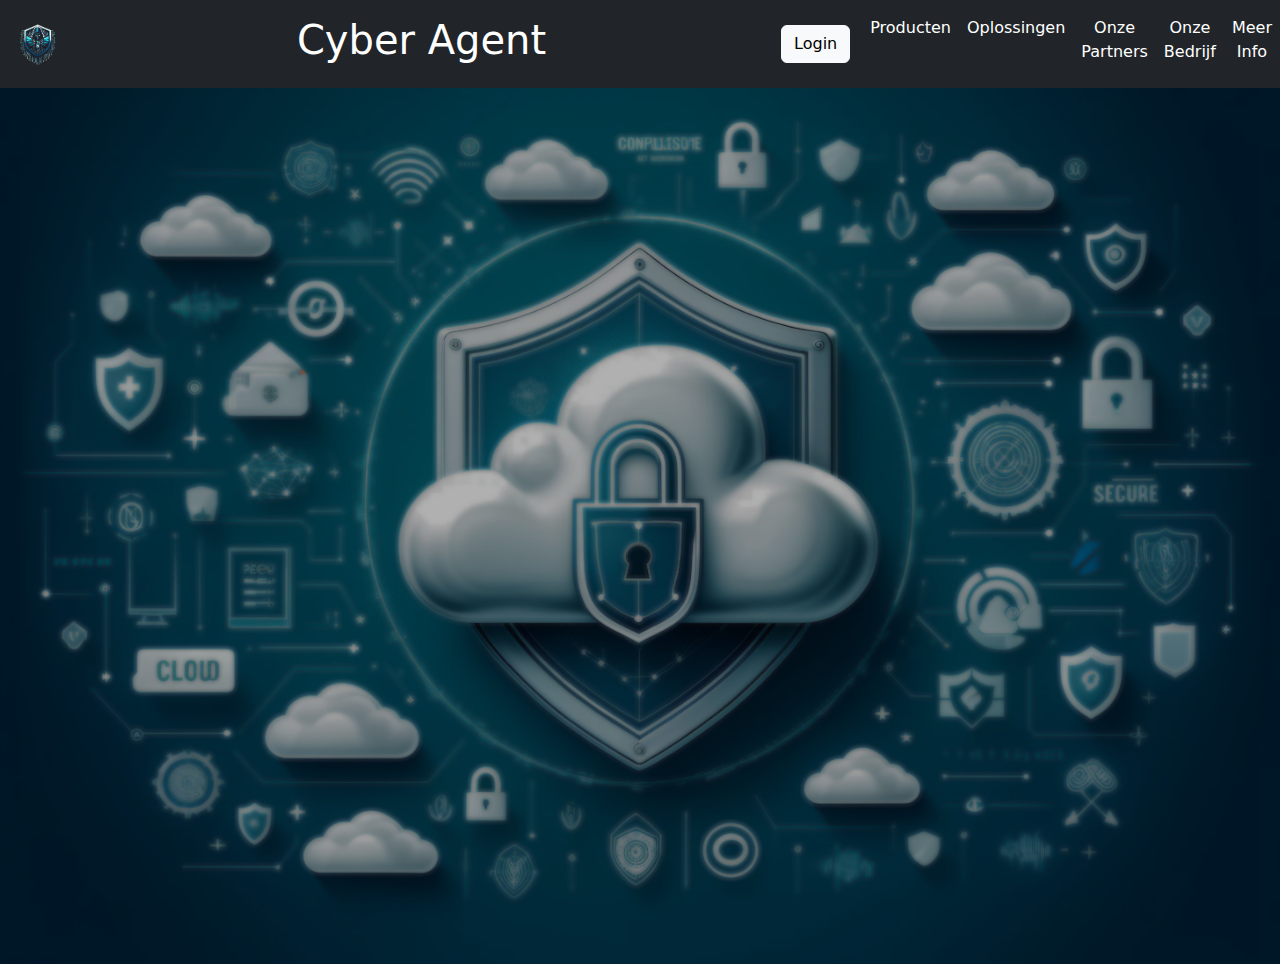
==== cloudsecurity.html @ 1059dd57 "langlopende taak" ====
<!DOCTYPE html>
<html lang="nl-BE">
<head>
    <meta charset="UTF-8">
    <meta name="viewport" content="width=device-width, initial-scale=1.0">
    <title>Cyber Agent</title>
    
    <!-- Bootstrap CSS -->
    <link href="https://cdn.jsdelivr.net/npm/bootstrap@5.3.3/dist/css/bootstrap.min.css" rel="stylesheet" integrity="sha384-QWTKZyjpPEjISv5WaRU9OFeRpok6YctnYmDr5pNlyT2bRjXh0JMhjY6hW+ALEwIH" crossorigin="anonymous">

  <!-- Bootstrap CSS icons: https://icons.getbootstrap.com/#usage -->
  <link rel="stylesheet" href="https://cdn.jsdelivr.net/npm/bootstrap-icons@1.9.1/font/bootstrap-icons.css">

  <!-- JavaScript: Bootstrap Bundle with Popper -->
  <script src="https://cdn.jsdelivr.net/npm/bootstrap@5.3.3/dist/js/bootstrap.bundle.min.js" integrity="sha384-YvpcrYf0tY3lHB60NNkmXc5s9fDVZLESaAA55NDzOxhy9GkcIdslK1eN7N6jIeHz" crossorigin="anonymous" defer></script>

  <!-- eigen geschreven css voor jouw html-bestand -->
  <link rel="stylesheet" href="css/reset.css">
  <link href="css/style.css" rel="stylesheet">
</head>
<body>
    <style>

        #cloudsecurity1{
            background-image: url(assets/images/Cloud\ Security\ gsm\ formaat.png);
            height: 100vh;
            background-size: cover;
            background-position: center;
            margin-top: 4rem;
        }

        #cloudsecurity2{
            background-image: url(assets/images/Cloud\ Security\ desktop\ formaat.png);
            height: 100vh;
            background-size: cover;
            background-position: center;
            margin-top: 4rem;
        }

    </style>

    <nav class="navbar navbar-dark fixed-top bg-dark navbar-expand-md">

        <div class="container-fluid">

            <button class="navbar-toggler collapsed" type="button" data-bs-toggle="collapse" data-bs-target="#navbarSupportedContent" aria-controls="navbarSupportedContent" aria-expanded="false" aria-label="Toggle navigation">
                <span class="navbar-toggler-icon"></span>
            </button>

            <a href="#" id="logo"><img src="assets/images/logo-nieuw_png-removebg-preview.png" alt="Logo" width="50" height="50"></a>

            <h1 class="text-white" id="titel">Cyber Agent</h1>

            <div class="nav-button">
                <button class="btn btn-light" id="LoginBtn">Login</button>
            </div>

        </div>

        <div class="navbar-collapse collapsec" id="navbarSupportedContent">

            <ul class="navbar-nav me-auto mb-2">

                <li>
                    <a class="nav-link text-white text-center" href="#">Producten</a>
                </li>

                <li>
                    <a class="nav-link text-white text-center" href="#">Oplossingen</a>
                </li>

                <li>
                    <a class="nav-link text-white text-center" href="#">Onze Partners</a>
                </li>

                <li>
                    <a class="nav-link text-white text-center" href="#">Onze Bedrijf</a>
                </li>

                <li>
                    <a class="nav-link text-white text-center" href="#">Meer Info</a>
                </li>

            </ul>

        </div>

    </nav>

    <main>

        <!--Cloud Security gsm formaat-->
        <div id="cloudsecurity1" class="bg-image">

            <section></section>

        </div>
        <!--Cloud Security gsm formaat-->

        <!--Cloud Security desktop formaat-->
        <div id="cloudsecurity2" class="bg-image"></div>
        <!--Cloud Security desktop formaat-->

    </main>

</body>
---- css/style.css ----
#titel{
    display: none;
}

#foto2, #foto4, #foto6, #foto8, #foto10, #contact-foto2, #cloudsecurity2{
    display: none;
}

.icon-wit{
    color: white;
}

@media (min-width: 768px) {
    #titel {
        display: flex;
    }

    #foto2, #foto4, #foto6, #foto8, #foto10, #contact-foto2, #cloudsecurity2{
        display: flex;
    }

    #foto1, #foto3, #foto5, #foto7, #foto9, #contact-foto1, #cloudsecurity1{
        display: none;
    }



}
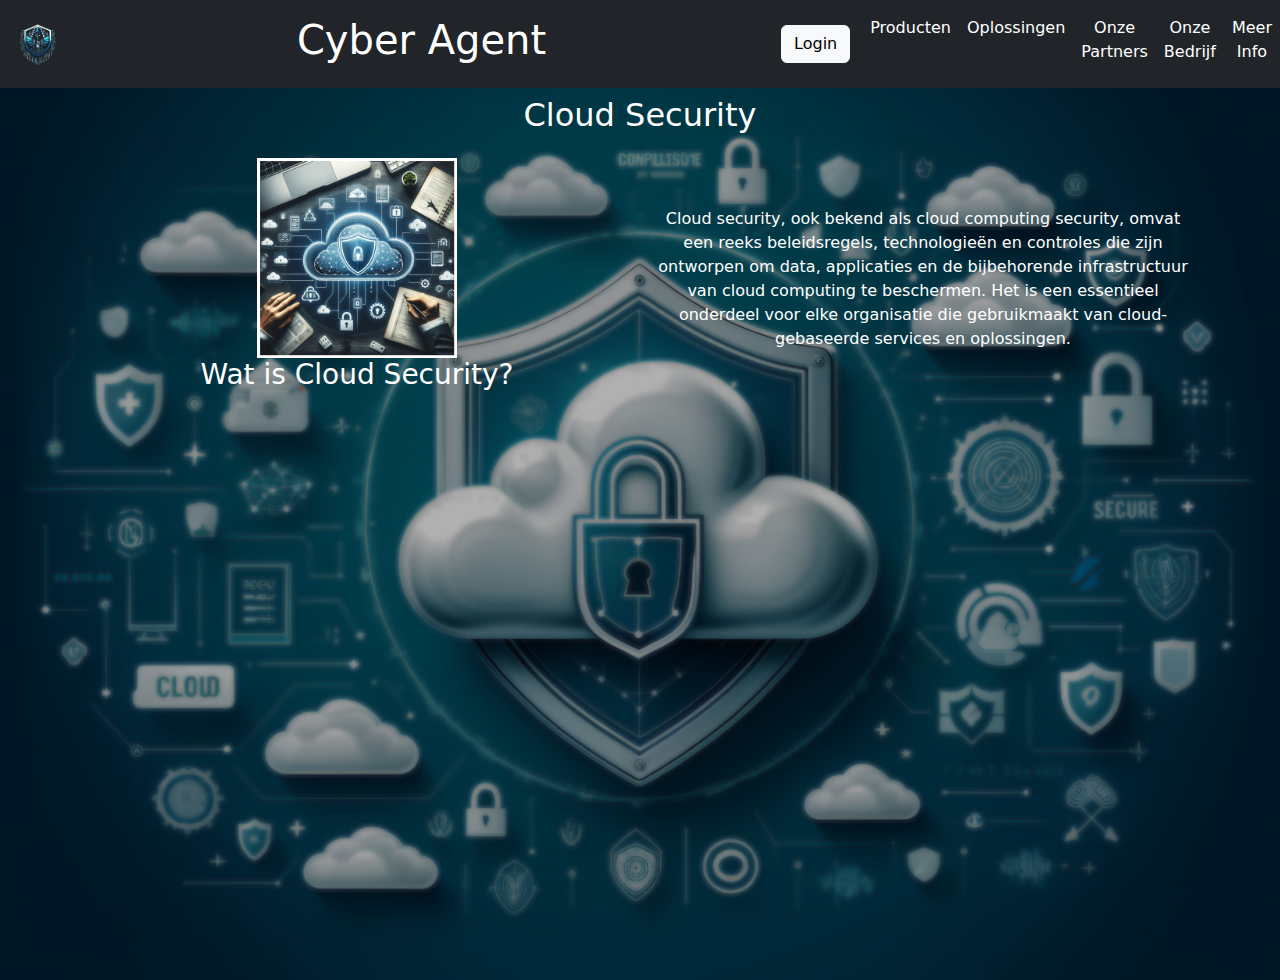
==== commit f77b4841: "langlopende taak" ====
--- a/cloudsecurity.html
+++ b/cloudsecurity.html
@@ -34,7 +34,7 @@
             height: 100vh;
             background-size: cover;
             background-position: center;
-            margin-top: 4rem;
+            margin-top: 5rem;
         }
 
     </style>
@@ -92,13 +92,49 @@
         <!--Cloud Security gsm formaat-->
         <div id="cloudsecurity1" class="bg-image">
 
-            <section></section>
+            <section class="container text-white text-center px-3">
+
+                <h2 class="py-3">Cloud Security</h2>
+
+                <article>
+
+                    <figure>
+                        <img src="assets/images/Cloud Security.png" alt="Cloud Security foto" width="200px" height="200px">
+
+                        <h3>Wat is Cloud Security?</h3>
+
+                        <figcaption>Cloud security, ook bekend als cloud computing security, omvat een reeks beleidsregels, technologieën en controles die zijn ontworpen om data, applicaties en de bijbehorende infrastructuur van cloud computing te beschermen. Het is een essentieel onderdeel voor elke organisatie die gebruikmaakt van cloud-gebaseerde services en oplossingen.</figcaption>
+                    </figure>
+
+                </article>
+
+            </section>
 
         </div>
         <!--Cloud Security gsm formaat-->
 
         <!--Cloud Security desktop formaat-->
-        <div id="cloudsecurity2" class="bg-image"></div>
+        <div id="cloudsecurity2" class="bg-image">
+
+            <section class="container text-white text-center px-3">
+
+                <h2 class="py-3">Cloud Security</h2>
+
+                <article class="row align-items-center">
+
+                    <figure class="col-6">
+                        <img src="assets/images/Cloud Security.png" alt="Cloud Security foto" width="200px" height="200px">
+
+                        <h3>Wat is Cloud Security?</h3>
+                    </figure>
+
+                    <p class="col-6">Cloud security, ook bekend als cloud computing security, omvat een reeks beleidsregels, technologieën en controles die zijn ontworpen om data, applicaties en de bijbehorende infrastructuur van cloud computing te beschermen. Het is een essentieel onderdeel voor elke organisatie die gebruikmaakt van cloud-gebaseerde services en oplossingen.</p>
+
+                </article>
+
+            </section>
+
+        </div>
         <!--Cloud Security desktop formaat-->
 
     </main>
--- a/css/style.css
+++ b/css/style.css
@@ -2,7 +2,7 @@
     display: none;
 }
 
-#foto2, #foto4, #foto6, #foto8, #foto10, #contact-foto2, #cloudsecurity2{
+#foto2, #foto4, #foto6, #foto8, #foto10, #contact-foto2, #cloudsecurity2, #netwerkbeveiliging2, #dataencryptie2, #endpointbescherming2, #IdentityEnAccessManagement2, #IncidentResponsEnForensischeAnalyse2{
     display: none;
 }
 
@@ -15,11 +15,11 @@
         display: flex;
     }
 
-    #foto2, #foto4, #foto6, #foto8, #foto10, #contact-foto2, #cloudsecurity2{
+    #foto2, #foto4, #foto6, #foto8, #foto10, #contact-foto2, #cloudsecurity2, #netwerkbeveiliging2, #dataencryptie2, #endpointbescherming2, #IdentityEnAccessManagement2, #IncidentResponsEnForensischeAnalyse2{
         display: flex;
     }
 
-    #foto1, #foto3, #foto5, #foto7, #foto9, #contact-foto1, #cloudsecurity1{
+    #foto1, #foto3, #foto5, #foto7, #foto9, #contact-foto1, #cloudsecurity1, #netwerkbeveiliging1, #dataencryptie1, #endpointbescherming1, #IdentityEnAccessManagement1, #IncidentResponsEnForensischeAnalyse1{
         display: none;
     }
 
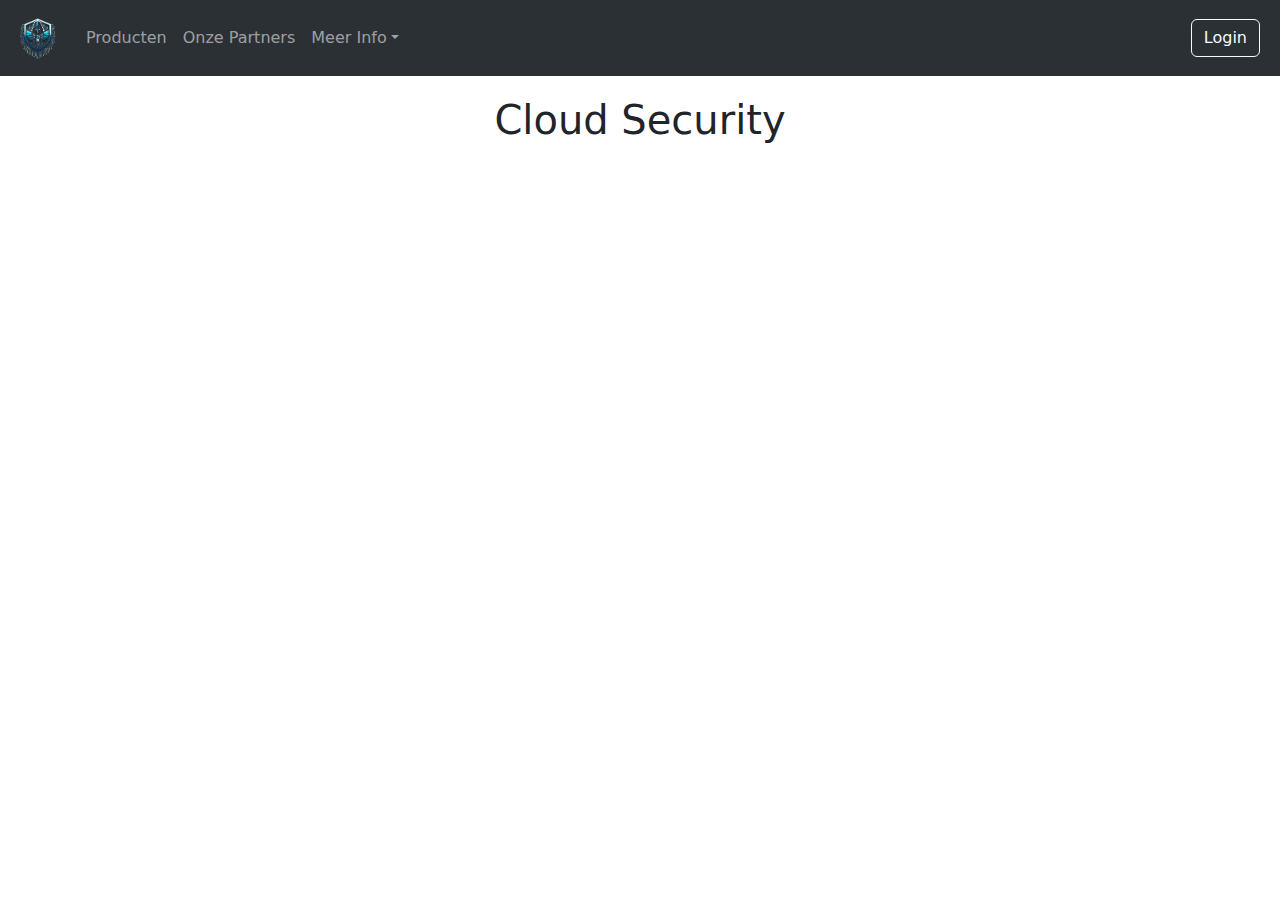
==== commit 40b18088: "langlopende taak" ====
--- a/cloudsecurity.html
+++ b/cloudsecurity.html
@@ -19,124 +19,68 @@
   <link href="css/style.css" rel="stylesheet">
 </head>
 <body>
-    <style>
+    
+    <!--Navbar-->
+  <nav class="navbar navbar-expand-lg bg-body-tertiary fixed-top" data-bs-theme="dark">
 
-        #cloudsecurity1{
-            background-image: url(assets/images/Cloud\ Security\ gsm\ formaat.png);
-            height: 100vh;
-            background-size: cover;
-            background-position: center;
-            margin-top: 4rem;
-        }
+    <div class="container-fluid">
 
-        #cloudsecurity2{
-            background-image: url(assets/images/Cloud\ Security\ desktop\ formaat.png);
-            height: 100vh;
-            background-size: cover;
-            background-position: center;
-            margin-top: 5rem;
-        }
+      <a class="navbar-brand" href="index.html"><img class="navbar-logo" src="assets/images/logo-nieuw_png-removebg-preview.png" alt="Logo"></a>
 
-    </style>
+      <button class="navbar-toggler" type="button" data-bs-toggle="collapse" data-bs-target="#navbarSupportedContent" aria-controls="navbarSupportedContent" aria-expanded="false" aria-label="Toggle navigation">
+        <span class="navbar-toggler-icon"></span>
+      </button>
 
-    <nav class="navbar navbar-dark fixed-top bg-dark navbar-expand-md">
+      <div class="collapse navbar-collapse" id="navbarSupportedContent">
 
-        <div class="container-fluid">
+        <ul class="navbar-nav me-auto mb-2 mb-lg-0">
 
-            <button class="navbar-toggler collapsed" type="button" data-bs-toggle="collapse" data-bs-target="#navbarSupportedContent" aria-controls="navbarSupportedContent" aria-expanded="false" aria-label="Toggle navigation">
-                <span class="navbar-toggler-icon"></span>
-            </button>
+          <li class="nav-item">
+            <a class="nav-link" href="#product">Producten</a>
+          </li>
 
-            <a href="#" id="logo"><img src="assets/images/logo-nieuw_png-removebg-preview.png" alt="Logo" width="50" height="50"></a>
+          <li class="nav-item">
+            <a class="nav-link" href="#onzepartners">Onze Partners</a>
+          </li>
 
-            <h1 class="text-white" id="titel">Cyber Agent</h1>
+          <li class="nav-item dropdown">
 
-            <div class="nav-button">
-                <button class="btn btn-light" id="LoginBtn">Login</button>
-            </div>
+            <a class="nav-link dropdown-toggle" href="#" role="button" data-bs-toggle="dropdown" aria-expanded="false">Meer Info</a>
 
-        </div>
-
-        <div class="navbar-collapse collapsec" id="navbarSupportedContent">
-
-            <ul class="navbar-nav me-auto mb-2">
-
-                <li>
-                    <a class="nav-link text-white text-center" href="#">Producten</a>
-                </li>
-
-                <li>
-                    <a class="nav-link text-white text-center" href="#">Oplossingen</a>
-                </li>
-
-                <li>
-                    <a class="nav-link text-white text-center" href="#">Onze Partners</a>
-                </li>
-
-                <li>
-                    <a class="nav-link text-white text-center" href="#">Onze Bedrijf</a>
-                </li>
-
-                <li>
-                    <a class="nav-link text-white text-center" href="#">Meer Info</a>
-                </li>
-
+            <ul class="dropdown-menu">
+              <li><a class="dropdown-item" href="#onzebedrijf">Onze Bedrijf</a></li>
+              <li><hr class="dropdown-divider"></li>
+              <li><a class="dropdown-item" href="contact.html">Contact</a></li>
             </ul>
 
-        </div>
+          </li>
 
-    </nav>
+        </ul>
 
-    <main>
+        <form class="d-flex">
+          <button type="button" class="btn btn-outline-light me-2">Login</button>
+        </form>
 
-        <!--Cloud Security gsm formaat-->
-        <div id="cloudsecurity1" class="bg-image">
+      </div>
 
-            <section class="container text-white text-center px-3">
+    </div>
+  </nav>
+  <!--Navbar-->
 
-                <h2 class="py-3">Cloud Security</h2>
+  <header class="space text-center">
 
-                <article>
+    <h1 class="mt-5 ">Cloud Security</h1>
 
-                    <figure>
-                        <img src="assets/images/Cloud Security.png" alt="Cloud Security foto" width="200px" height="200px">
+  </header>
 
-                        <h3>Wat is Cloud Security?</h3>
+  <main>
 
-                        <figcaption>Cloud security, ook bekend als cloud computing security, omvat een reeks beleidsregels, technologieën en controles die zijn ontworpen om data, applicaties en de bijbehorende infrastructuur van cloud computing te beschermen. Het is een essentieel onderdeel voor elke organisatie die gebruikmaakt van cloud-gebaseerde services en oplossingen.</figcaption>
-                    </figure>
+    <section>
 
-                </article>
+        
 
-            </section>
+    </section>
 
-        </div>
-        <!--Cloud Security gsm formaat-->
-
-        <!--Cloud Security desktop formaat-->
-        <div id="cloudsecurity2" class="bg-image">
-
-            <section class="container text-white text-center px-3">
-
-                <h2 class="py-3">Cloud Security</h2>
-
-                <article class="row align-items-center">
-
-                    <figure class="col-6">
-                        <img src="assets/images/Cloud Security.png" alt="Cloud Security foto" width="200px" height="200px">
-
-                        <h3>Wat is Cloud Security?</h3>
-                    </figure>
-
-                    <p class="col-6">Cloud security, ook bekend als cloud computing security, omvat een reeks beleidsregels, technologieën en controles die zijn ontworpen om data, applicaties en de bijbehorende infrastructuur van cloud computing te beschermen. Het is een essentieel onderdeel voor elke organisatie die gebruikmaakt van cloud-gebaseerde services en oplossingen.</p>
-
-                </article>
-
-            </section>
-
-        </div>
-        <!--Cloud Security desktop formaat-->
-
-    </main>
+  </main>
 
 </body>--- a/css/style.css
+++ b/css/style.css
@@ -1,28 +1,19 @@
-#titel{
-    display: none;
+.navbar-logo {
+  width: 50px;
 }
 
-#foto2, #foto4, #foto6, #foto8, #foto10, #contact-foto2, #cloudsecurity2, #netwerkbeveiliging2, #dataencryptie2, #endpointbescherming2, #IdentityEnAccessManagement2, #IncidentResponsEnForensischeAnalyse2{
-    display: none;
+.backgroundcolor{
+  background-color: #2B3035;
 }
 
-.icon-wit{
-    color: white;
+.foto {
+  width: 25vw;
 }
 
-@media (min-width: 768px) {
-    #titel {
-        display: flex;
-    }
+span {
+  color: red;
+}
 
-    #foto2, #foto4, #foto6, #foto8, #foto10, #contact-foto2, #cloudsecurity2, #netwerkbeveiliging2, #dataencryptie2, #endpointbescherming2, #IdentityEnAccessManagement2, #IncidentResponsEnForensischeAnalyse2{
-        display: flex;
-    }
-
-    #foto1, #foto3, #foto5, #foto7, #foto9, #contact-foto1, #cloudsecurity1, #netwerkbeveiliging1, #dataencryptie1, #endpointbescherming1, #IdentityEnAccessManagement1, #IncidentResponsEnForensischeAnalyse1{
-        display: none;
-    }
-
-
-
+.space {
+  padding-top: 3rem;
 }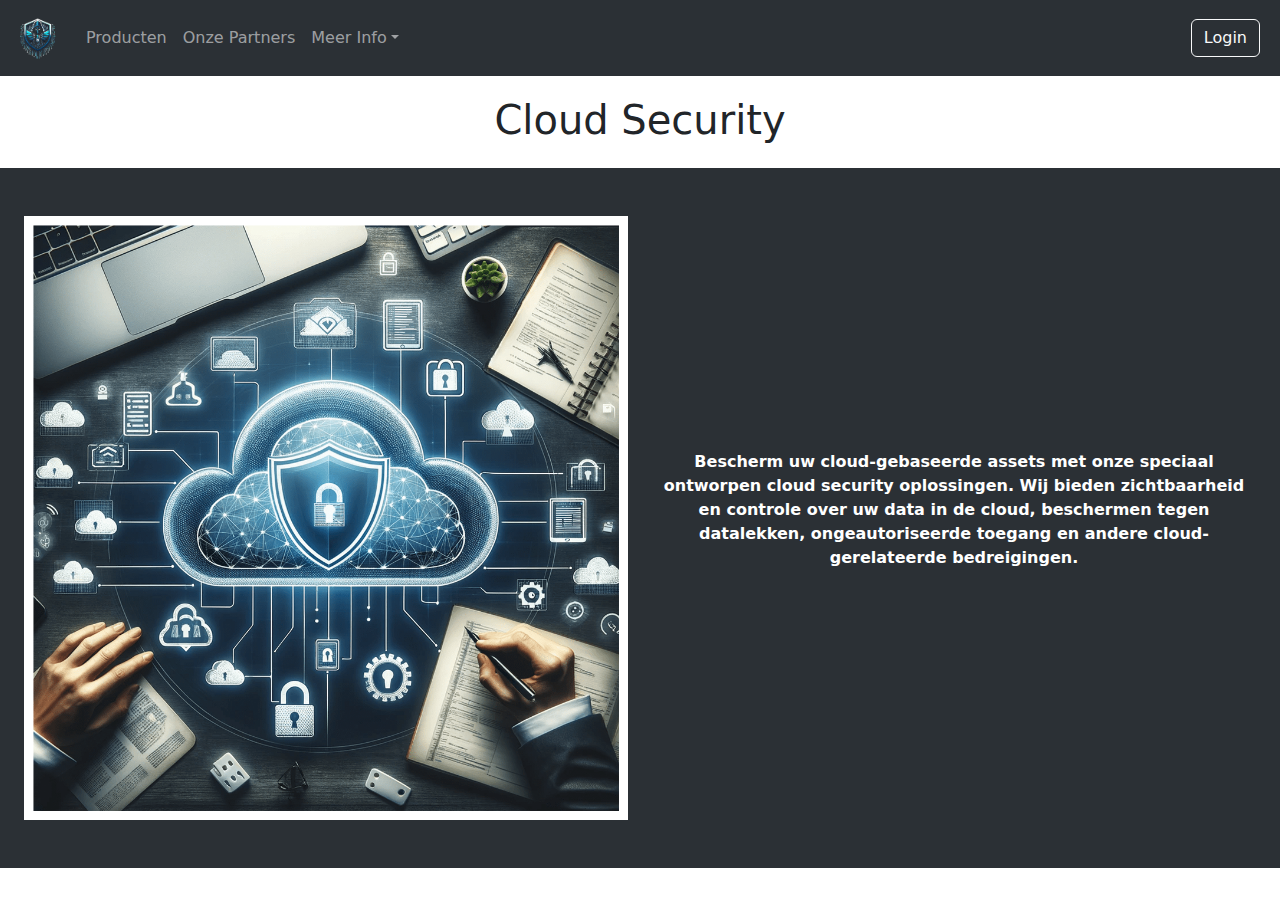
==== commit 41735039: "langlopende taak" ====
--- a/cloudsecurity.html
+++ b/cloudsecurity.html
@@ -69,15 +69,29 @@
 
   <header class="space text-center">
 
-    <h1 class="mt-5 ">Cloud Security</h1>
+    <h1 class="mt-5 mb-4 ">Cloud Security</h1>
 
   </header>
 
-  <main>
+  <main class="backgroundcolor">
 
-    <section>
+    <section class="px-4 text-center text-white">
 
-        
+      <article class="row">
+
+        <div class="my-5 col-sm-6">
+
+          <img class="img-fluid" src="assets/images/cloudsecurity.png" alt="cloudsecurity">
+
+        </div>
+
+        <div class="col d-flex justify-content-center align-items-center">
+
+          <p class="mb-3 fw-bold">Bescherm uw cloud-gebaseerde assets met onze speciaal ontworpen cloud security oplossingen. Wij bieden zichtbaarheid en controle over uw data in de cloud, beschermen tegen datalekken, ongeautoriseerde toegang en andere cloud-gerelateerde bedreigingen.</p>
+
+        </div>
+
+      </article>
 
     </section>
 
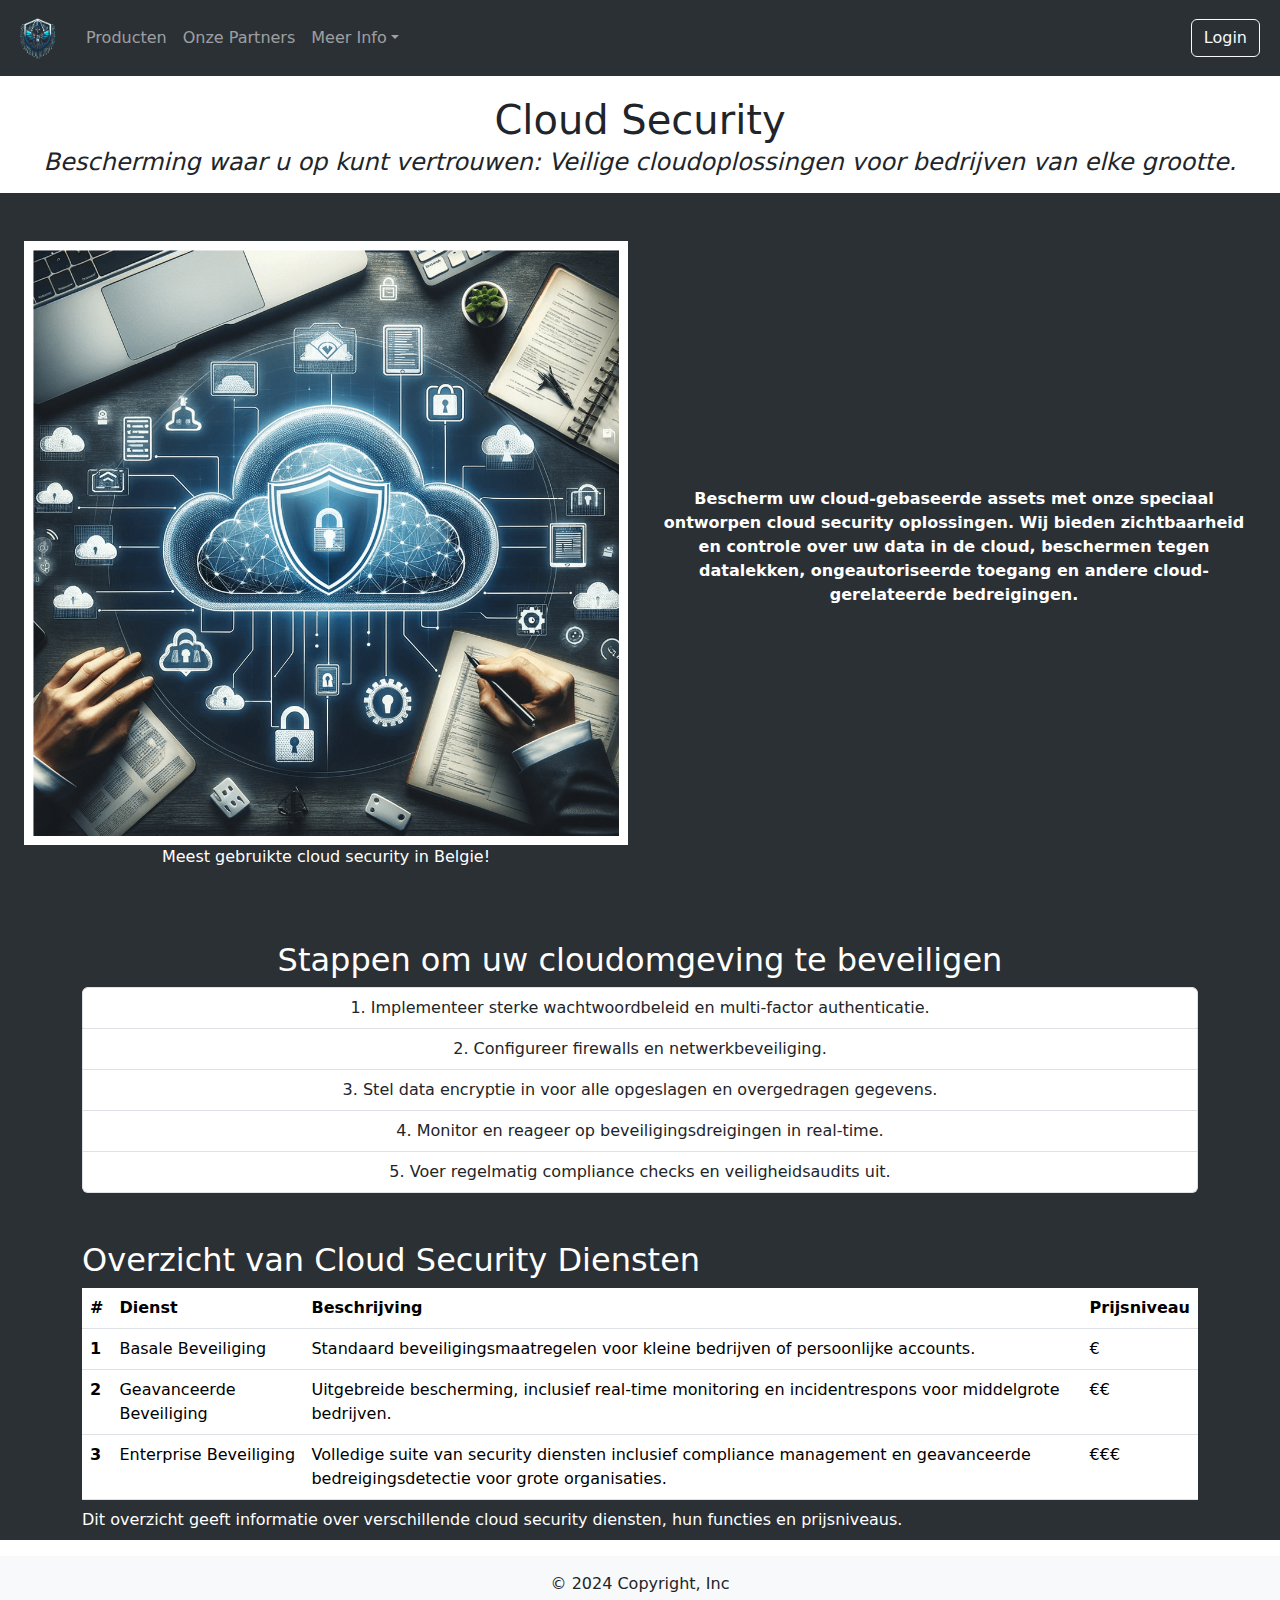
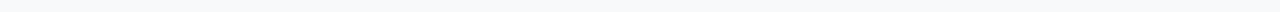
==== commit 17c1a67b: "langlopende taak" ====
--- a/cloudsecurity.html
+++ b/cloudsecurity.html
@@ -36,11 +36,11 @@
         <ul class="navbar-nav me-auto mb-2 mb-lg-0">
 
           <li class="nav-item">
-            <a class="nav-link" href="#product">Producten</a>
+            <a class="nav-link" href="index.html">Producten</a>
           </li>
 
           <li class="nav-item">
-            <a class="nav-link" href="#onzepartners">Onze Partners</a>
+            <a class="nav-link" href="index.html">Onze Partners</a>
           </li>
 
           <li class="nav-item dropdown">
@@ -48,7 +48,7 @@
             <a class="nav-link dropdown-toggle" href="#" role="button" data-bs-toggle="dropdown" aria-expanded="false">Meer Info</a>
 
             <ul class="dropdown-menu">
-              <li><a class="dropdown-item" href="#onzebedrijf">Onze Bedrijf</a></li>
+              <li><a class="dropdown-item" href="index.html">Onze Bedrijf</a></li>
               <li><hr class="dropdown-divider"></li>
               <li><a class="dropdown-item" href="contact.html">Contact</a></li>
             </ul>
@@ -67,23 +67,28 @@
   </nav>
   <!--Navbar-->
 
+  <!--Titel-->
   <header class="space text-center">
 
-    <h1 class="mt-5 mb-4 ">Cloud Security</h1>
+    <h1 class="mt-5 mb-1 ">Cloud Security</h1>
+    <h2 class="fw-medium fs-4 fst-italic mb-3 mx-3">Bescherming waar u op kunt vertrouwen: Veilige cloudoplossingen voor bedrijven van elke grootte.</h2>
 
   </header>
+  <!--Titel-->
 
+  <!--Topic-->
   <main class="backgroundcolor">
 
     <section class="px-4 text-center text-white">
 
       <article class="row">
 
-        <div class="my-5 col-sm-6">
+        <figure class="my-5 col-sm-6">
 
           <img class="img-fluid" src="assets/images/cloudsecurity.png" alt="cloudsecurity">
+          <figcaption>Meest gebruikte cloud security in Belgie!</figcaption>
 
-        </div>
+        </figure>
 
         <div class="col d-flex justify-content-center align-items-center">
 
@@ -93,8 +98,81 @@
 
       </article>
 
+      <section class="container mt-4">
+
+        <h2>Stappen om uw cloudomgeving te beveiligen</h2>
+
+        <ol class="list-group list-group-numbered">
+            <li class="list-group-item">Implementeer sterke wachtwoordbeleid en multi-factor authenticatie.</li>
+            <li class="list-group-item">Configureer firewalls en netwerkbeveiliging.</li>
+            <li class="list-group-item">Stel data encryptie in voor alle opgeslagen en overgedragen gegevens.</li>
+            <li class="list-group-item">Monitor en reageer op beveiligingsdreigingen in real-time.</li>
+            <li class="list-group-item">Voer regelmatig compliance checks en veiligheidsaudits uit.</li>
+        </ol>
+
+      </section>
+
+    </section>
+
+    <section class="container mt-5">
+
+      <h2 class="text-white">Overzicht van Cloud Security Diensten</h2>
+
+      <table class="table table-hover">
+
+          <caption class="text-white">Dit overzicht geeft informatie over verschillende cloud security diensten, hun functies en prijsniveaus.</caption>
+
+          <thead>
+
+              <tr>
+                  <th scope="col">#</th>
+                  <th scope="col">Dienst</th>
+                  <th scope="col">Beschrijving</th>
+                  <th scope="col">Prijsniveau</th>
+              </tr>
+
+          </thead>
+
+          <tbody>
+              <tr>
+
+                  <th scope="row">1</th>
+                  <td>Basale Beveiliging</td>
+                  <td>Standaard beveiligingsmaatregelen voor kleine bedrijven of persoonlijke accounts.</td>
+                  <td>€</td>
+              </tr>
+
+              <tr>
+                  <th scope="row">2</th>
+                  <td>Geavanceerde Beveiliging</td>
+                  <td>Uitgebreide bescherming, inclusief real-time monitoring en incidentrespons voor middelgrote bedrijven.</td>
+                  <td>€€</td>
+              </tr>
+
+              <tr>
+                  <th scope="row">3</th>
+                  <td>Enterprise Beveiliging</td>
+                  <td>Volledige suite van security diensten inclusief compliance management en geavanceerde bedreigingsdetectie voor grote organisaties.</td>
+                  <td>€€€</td>
+              </tr>
+
+          </tbody>
+
+      </table>
+
     </section>
 
   </main>
+  <!--Topic-->
+
+  <!--Footer-->
+  <footer class="bg-body-tertiary text-center text-lg-start">
+
+    <div class="text-center p-3">
+      © 2024 Copyright, Inc
+    </div>
+    
+  </footer>
+  <!--Footer-->
 
 </body>--- a/css/style.css
+++ b/css/style.css
@@ -16,4 +16,9 @@
 
 .space {
   padding-top: 3rem;
+}
+
+.maps{
+  width: 100%;
+  height: 40vh;
 }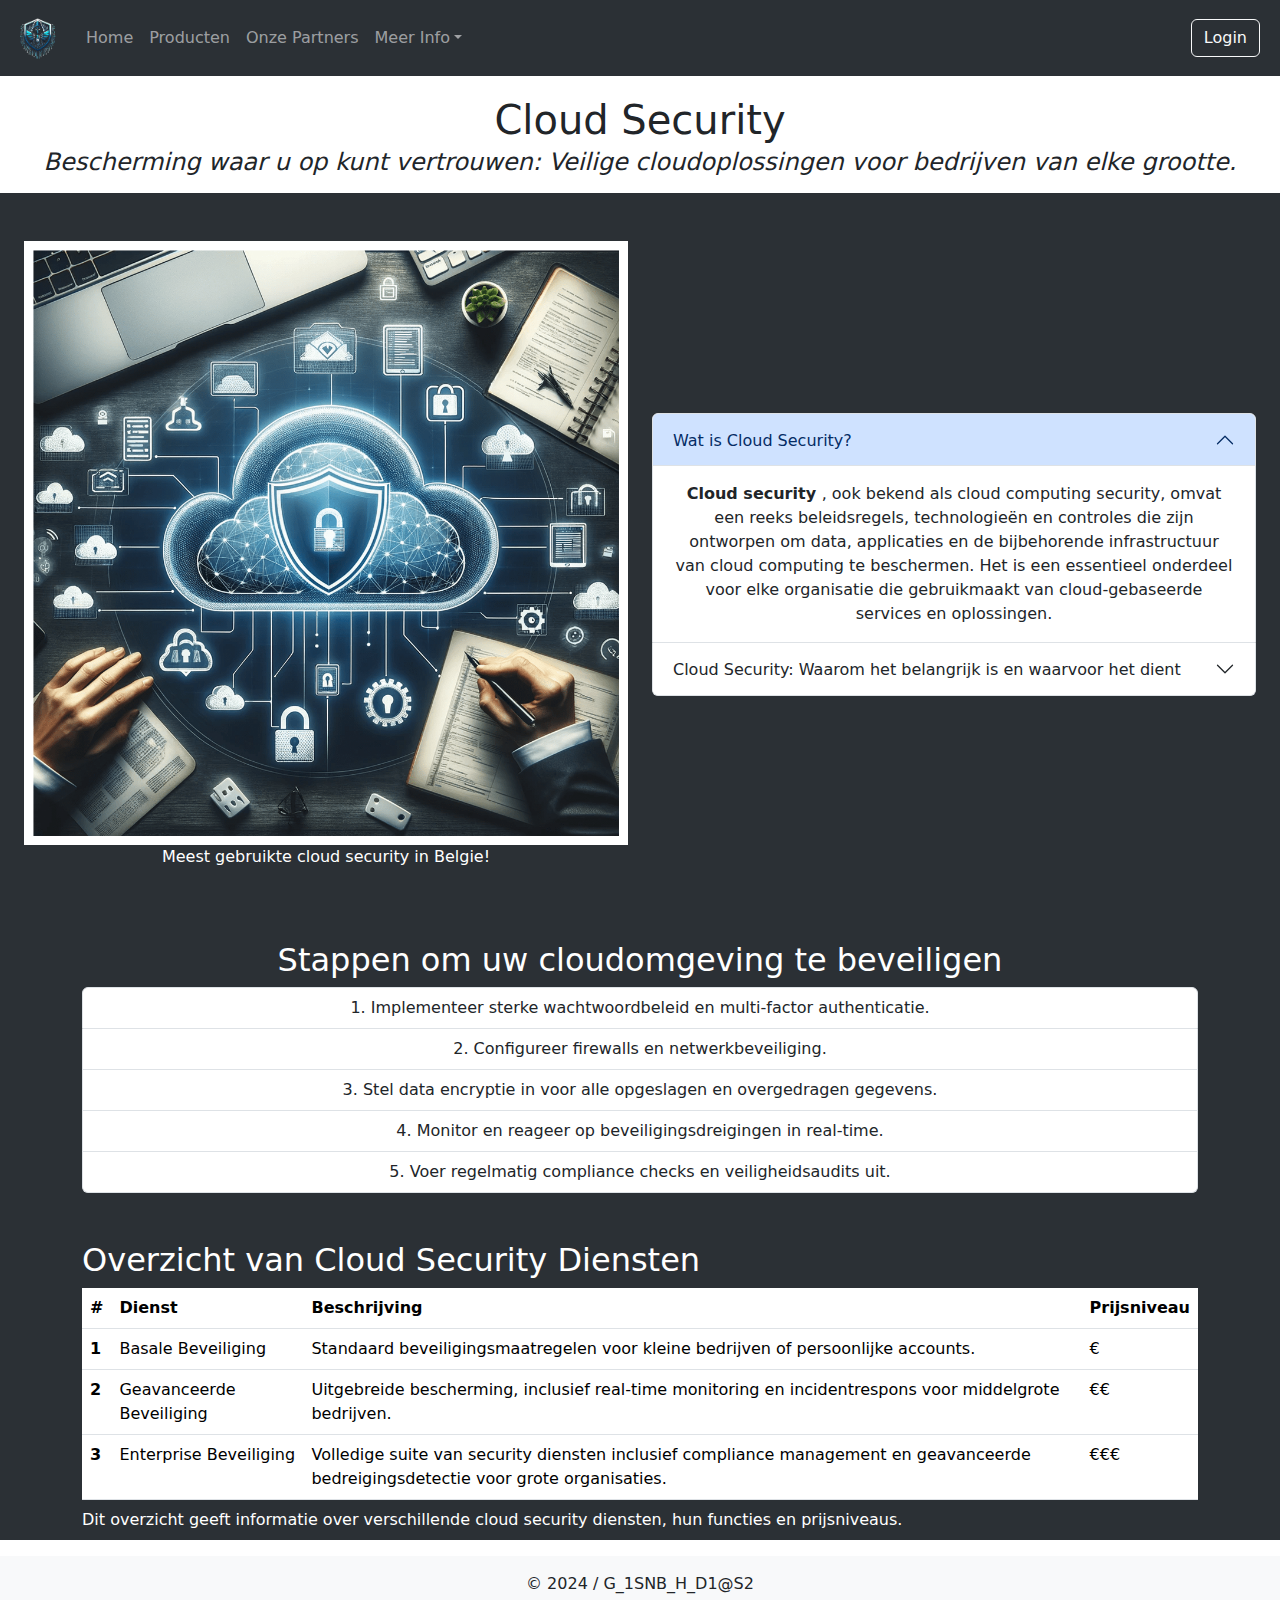
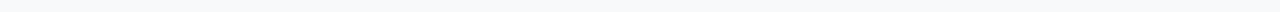
==== commit cb7bc4c6: "langlopende taak" ====
--- a/cloudsecurity.html
+++ b/cloudsecurity.html
@@ -36,6 +36,10 @@
         <ul class="navbar-nav me-auto mb-2 mb-lg-0">
 
           <li class="nav-item">
+            <a class="nav-link" href="index.html">Home</a>
+          </li>
+
+          <li class="nav-item">
             <a class="nav-link" href="index.html">Producten</a>
           </li>
 
@@ -90,14 +94,59 @@
 
         </figure>
 
-        <div class="col d-flex justify-content-center align-items-center">
-
-          <p class="mb-3 fw-bold">Bescherm uw cloud-gebaseerde assets met onze speciaal ontworpen cloud security oplossingen. Wij bieden zichtbaarheid en controle over uw data in de cloud, beschermen tegen datalekken, ongeautoriseerde toegang en andere cloud-gerelateerde bedreigingen.</p>
-
-        </div>
+        <!--Accordion-->
+        <section class="col d-flex justify-content-center align-items-center">
+
+          <section class="accordion" id="accordionExample">
+
+            <div class="accordion-item">
+
+              <h2 class="accordion-header">
+
+                <button class="accordion-button" type="button" data-bs-toggle="collapse" data-bs-target="#collapseOne" aria-expanded="true" aria-controls="collapseOne">
+                  Wat is Cloud Security?
+                </button>
+
+              </h2>
+
+              <div id="collapseOne" class="accordion-collapse collapse show" data-bs-parent="#accordionExample">
+
+                <div class="accordion-body">
+                  <strong>Cloud security </strong> , ook bekend als cloud computing security, omvat een reeks beleidsregels, technologieën en controles die zijn ontworpen om data, applicaties en de bijbehorende infrastructuur van cloud computing te beschermen. Het is een essentieel onderdeel voor elke organisatie die gebruikmaakt van cloud-gebaseerde services en oplossingen.
+                </div>
+
+              </div>
+
+            </div>
+
+            <div class="accordion-item">
+
+              <h2 class="accordion-header">
+
+                <button class="accordion-button collapsed" type="button" data-bs-toggle="collapse" data-bs-target="#collapseTwo" aria-expanded="false" aria-controls="collapseTwo">
+                  Cloud Security: Waarom het belangrijk is en waarvoor het dient
+                </button>
+
+              </h2>
+
+              <div id="collapseTwo" class="accordion-collapse collapse" data-bs-parent="#accordionExample">
+
+                <div class="accordion-body">
+                  <strong>Cloud security, of cloudbeveiliging, is essentieel voor het beschermen van gegevens, applicaties en infrastructuren die betrokken zijn bij cloud computing. </strong> Naarmate meer bedrijven en organisaties overstappen naar cloudoplossingen vanwege de flexibiliteit, schaalbaarheid en kostenefficiëntie, wordt het beveiligen van deze cloudomgevingen cruciaal.
+                </div>
+
+              </div>
+
+            </div>
+
+          </section>
+
+        </section>
+        <!--Accordion-->
 
       </article>
 
+      <!--Lijst-->
       <section class="container mt-4">
 
         <h2>Stappen om uw cloudomgeving te beveiligen</h2>
@@ -111,9 +160,11 @@
         </ol>
 
       </section>
+      <!--Lijst-->
 
     </section>
 
+    <!--Tabel-->
     <section class="container mt-5">
 
       <h2 class="text-white">Overzicht van Cloud Security Diensten</h2>
@@ -161,6 +212,7 @@
       </table>
 
     </section>
+    <!--Tabel-->
 
   </main>
   <!--Topic-->
@@ -169,7 +221,7 @@
   <footer class="bg-body-tertiary text-center text-lg-start">
 
     <div class="text-center p-3">
-      © 2024 Copyright, Inc
+      © 2024 / G_1SNB_H_D1@S2
     </div>
     
   </footer>
--- a/css/style.css
+++ b/css/style.css
@@ -18,7 +18,7 @@
   padding-top: 3rem;
 }
 
-.maps{
+#apMap{
   width: 100%;
   height: 40vh;
-}+}
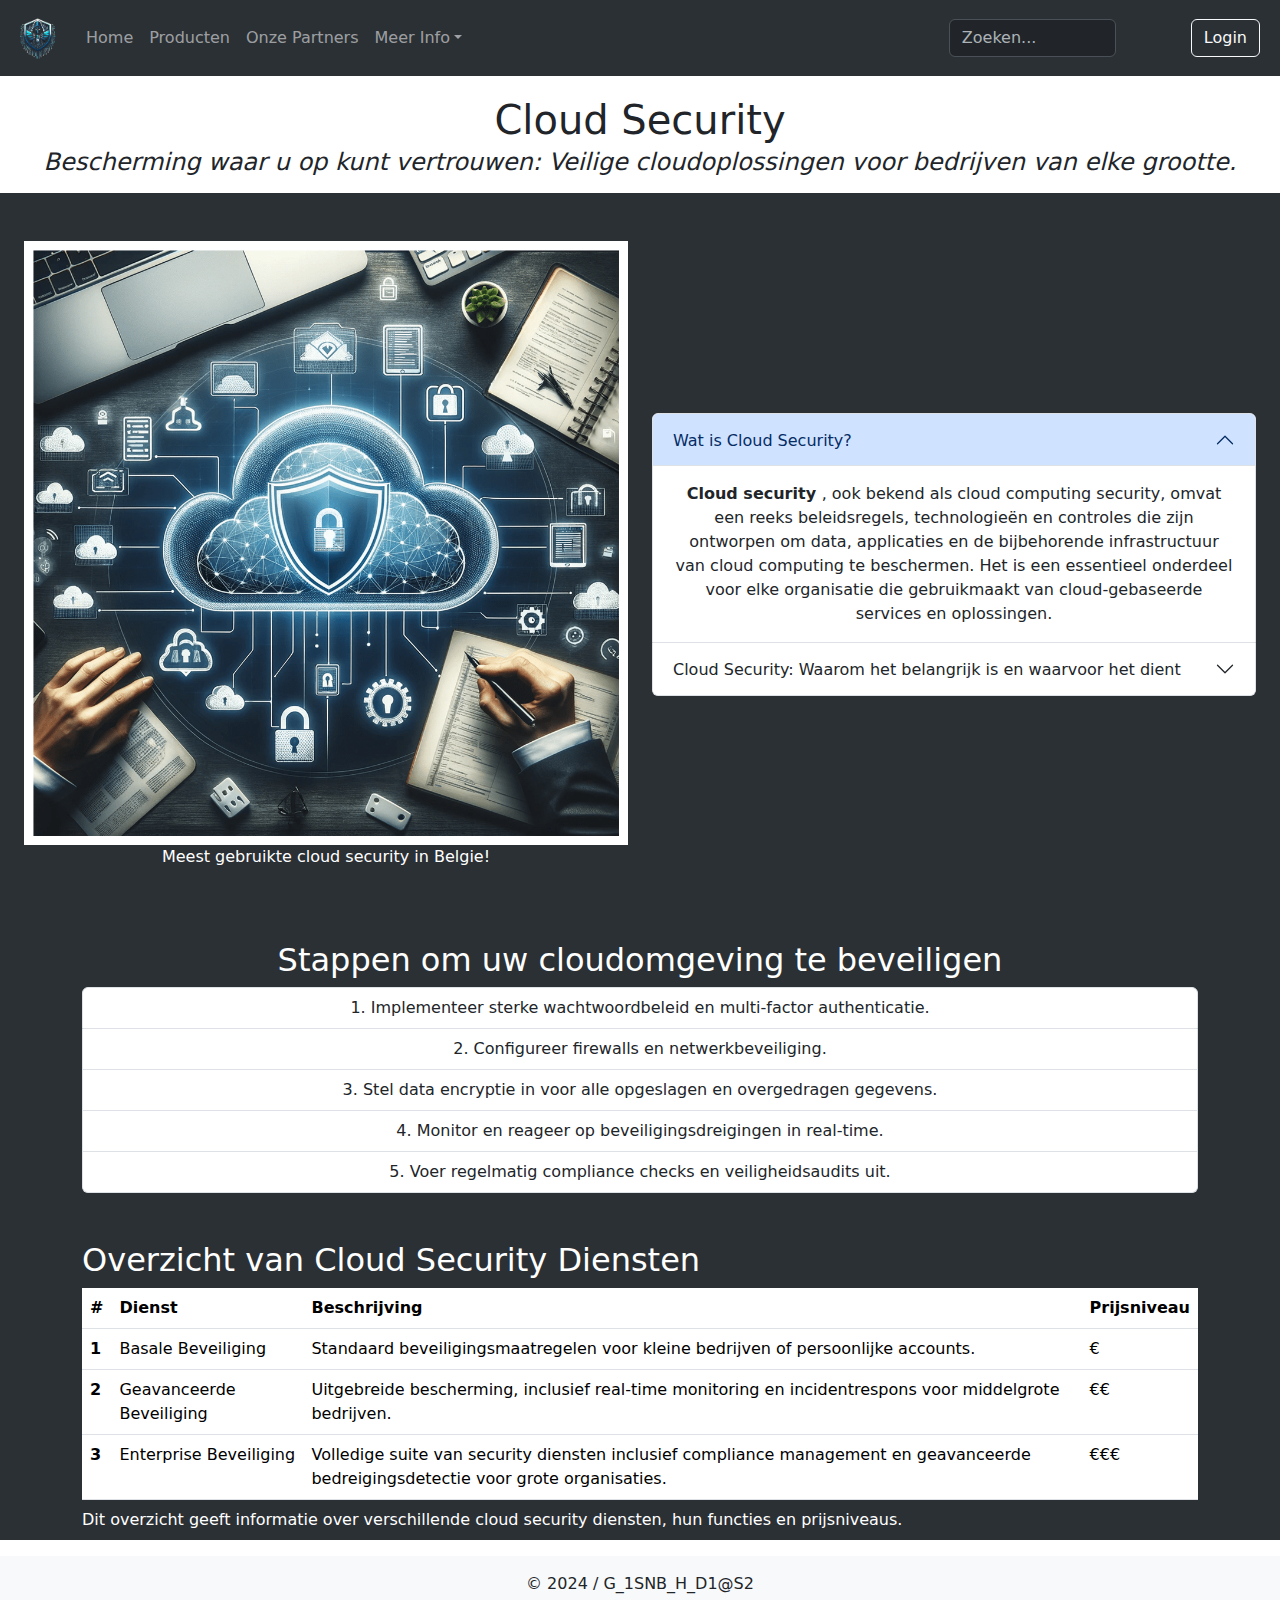
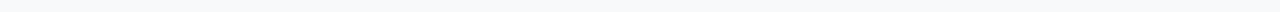
==== commit 6de7802b: "langlopende taak" ====
--- a/cloudsecurity.html
+++ b/cloudsecurity.html
@@ -62,7 +62,8 @@
         </ul>
 
         <form class="d-flex">
-          <button type="button" class="btn btn-outline-light me-2">Login</button>
+          <input type="search" class="form-control form-control-dark text-bg-dark mx-3 w-50" placeholder="Zoeken..." aria-label="Search">
+          <button type="button" class="btn btn-outline-light me-2 ms-auto">Login</button>
         </form>
 
       </div>
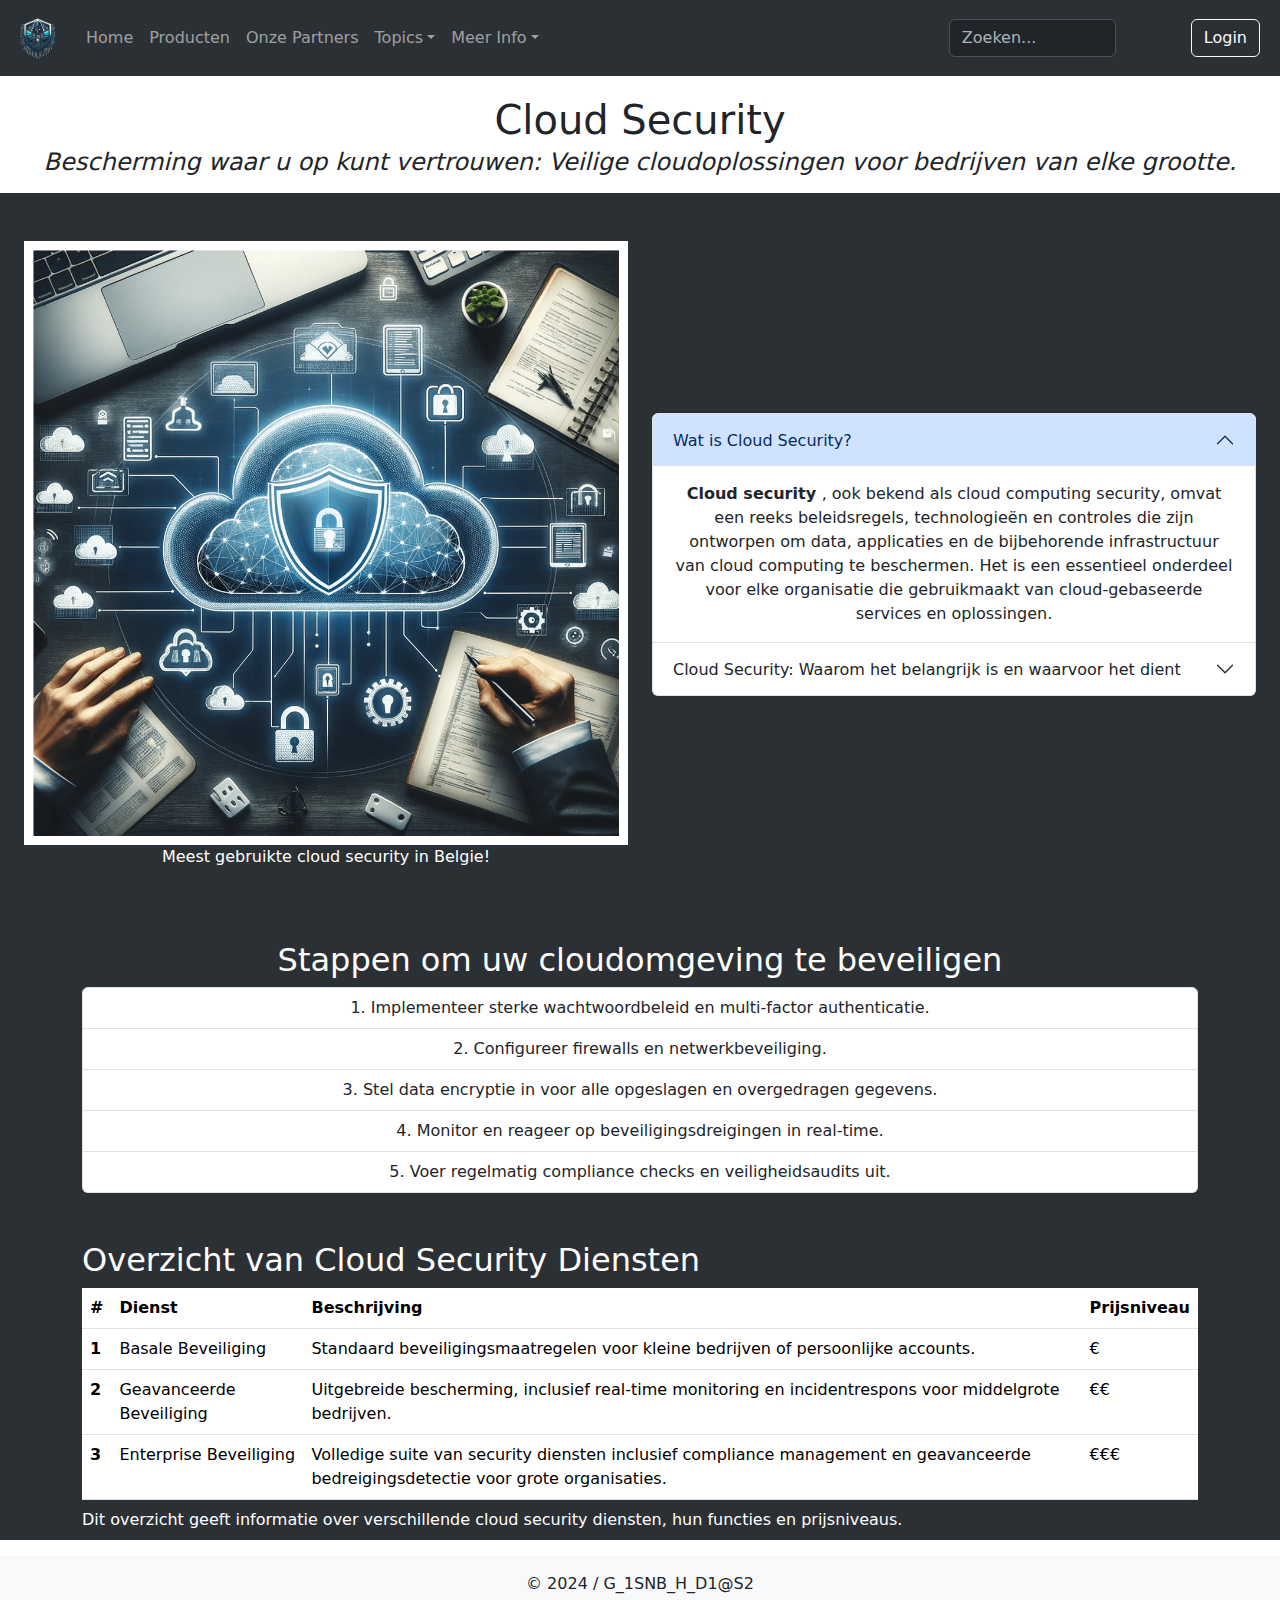
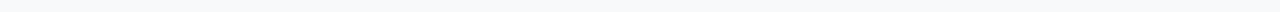
==== commit 0e8788a7: "langlopende taak" ====
--- a/cloudsecurity.html
+++ b/cloudsecurity.html
@@ -49,6 +49,26 @@
 
           <li class="nav-item dropdown">
 
+            <a class="nav-link dropdown-toggle" href="#" role="button" data-bs-toggle="dropdown" aria-expanded="false">Topics</a>
+
+            <ul class="dropdown-menu">
+              <li><a class="dropdown-item" href="endpointbescherming.html">Endpoint Bescherming</a></li>
+              <li><hr class="dropdown-divider"></li>
+              <li><a class="dropdown-item" href="cloudsecurity.html">Cloud Security</a></li>
+              <li><hr class="dropdown-divider"></li>
+              <li><a class="dropdown-item" href="netwerkbeveiliging.html">Netwerkbeveiliging</a></li>
+              <li><hr class="dropdown-divider"></li>
+              <li><a class="dropdown-item" href="iam.html">Identity en Access Management</a></li>
+              <li><hr class="dropdown-divider"></li>
+              <li><a class="dropdown-item" href="dataencryptie.html">Data Encryptie</a></li>
+              <li><hr class="dropdown-divider"></li>
+              <li><a class="dropdown-item" href="irfa.html">Incident Respons en Forensische Analyse</a></li>
+            </ul>
+
+          </li>
+
+          <li class="nav-item dropdown">
+
             <a class="nav-link dropdown-toggle" href="#" role="button" data-bs-toggle="dropdown" aria-expanded="false">Meer Info</a>
 
             <ul class="dropdown-menu">
--- a/css/style.css
+++ b/css/style.css
@@ -22,3 +22,7 @@
   width: 100%;
   height: 40vh;
 }
+
+.extraspace{
+  padding-top: 4.5rem;
+}